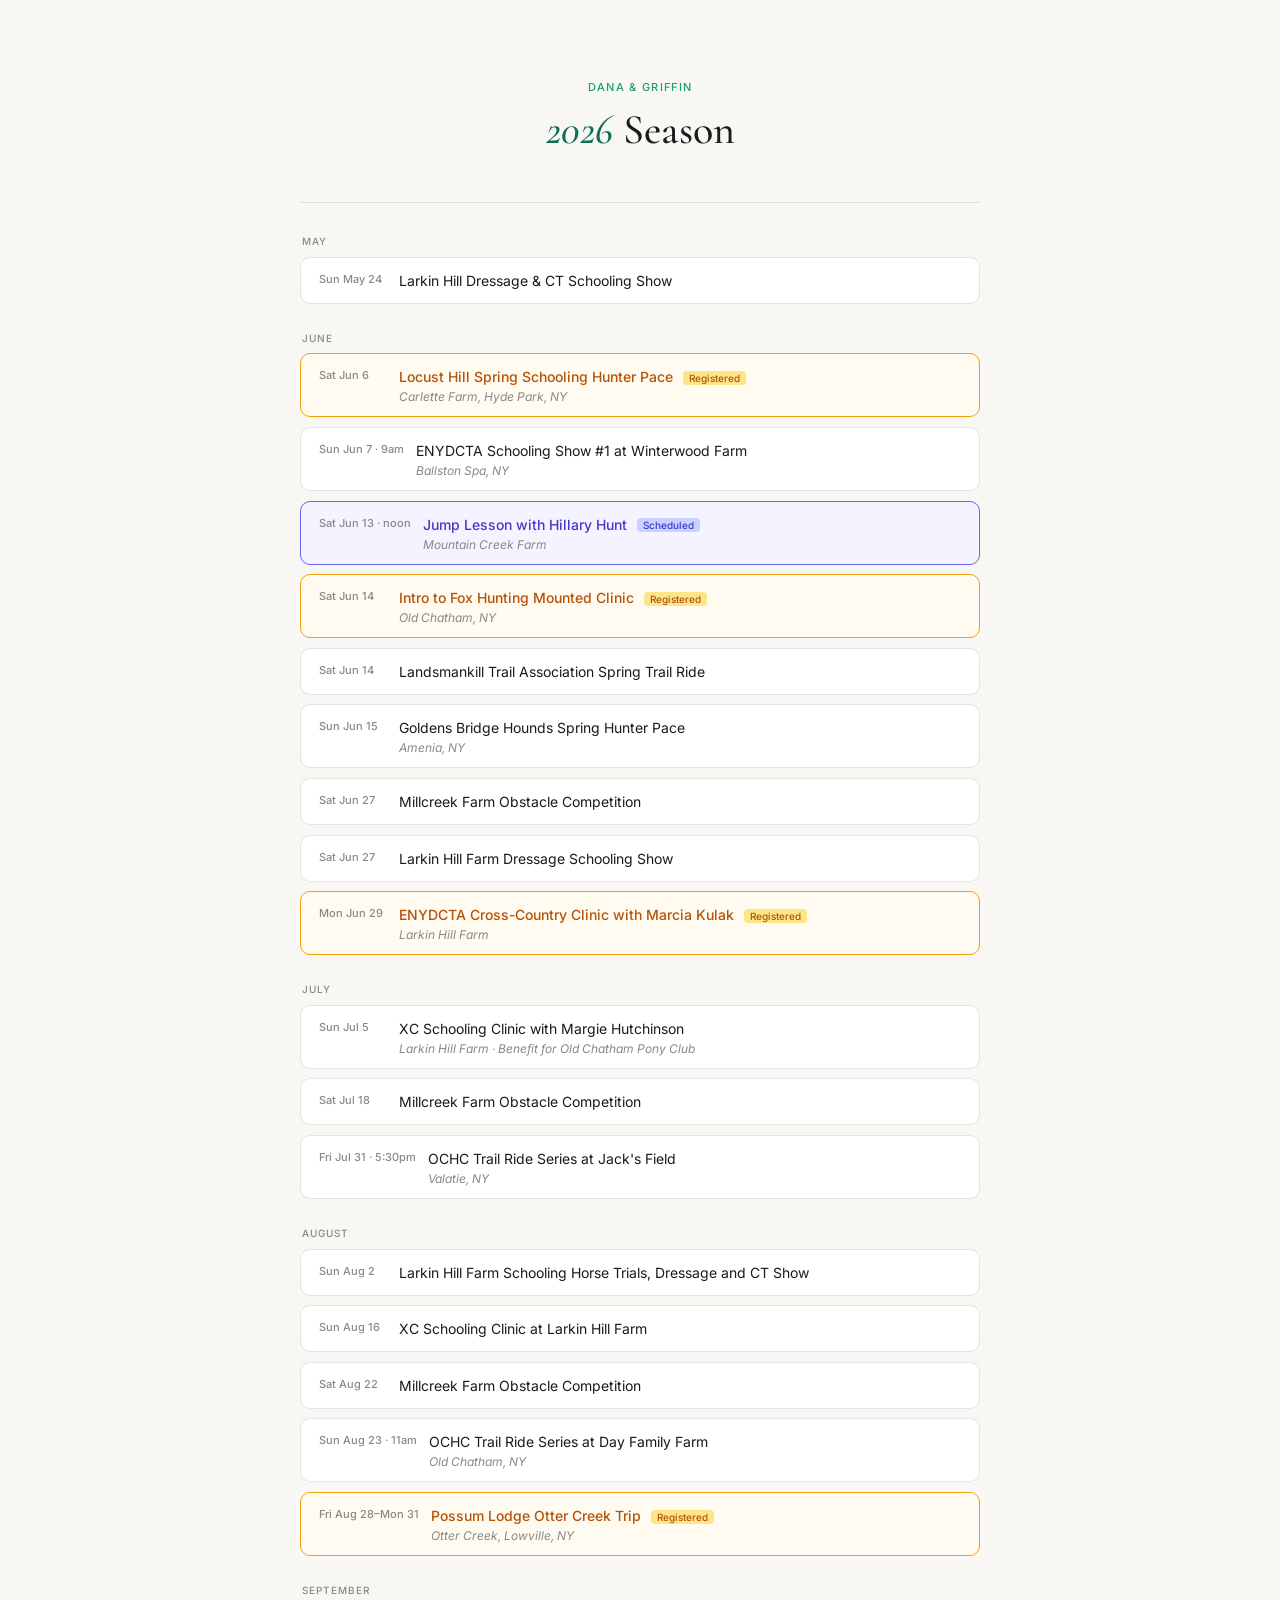
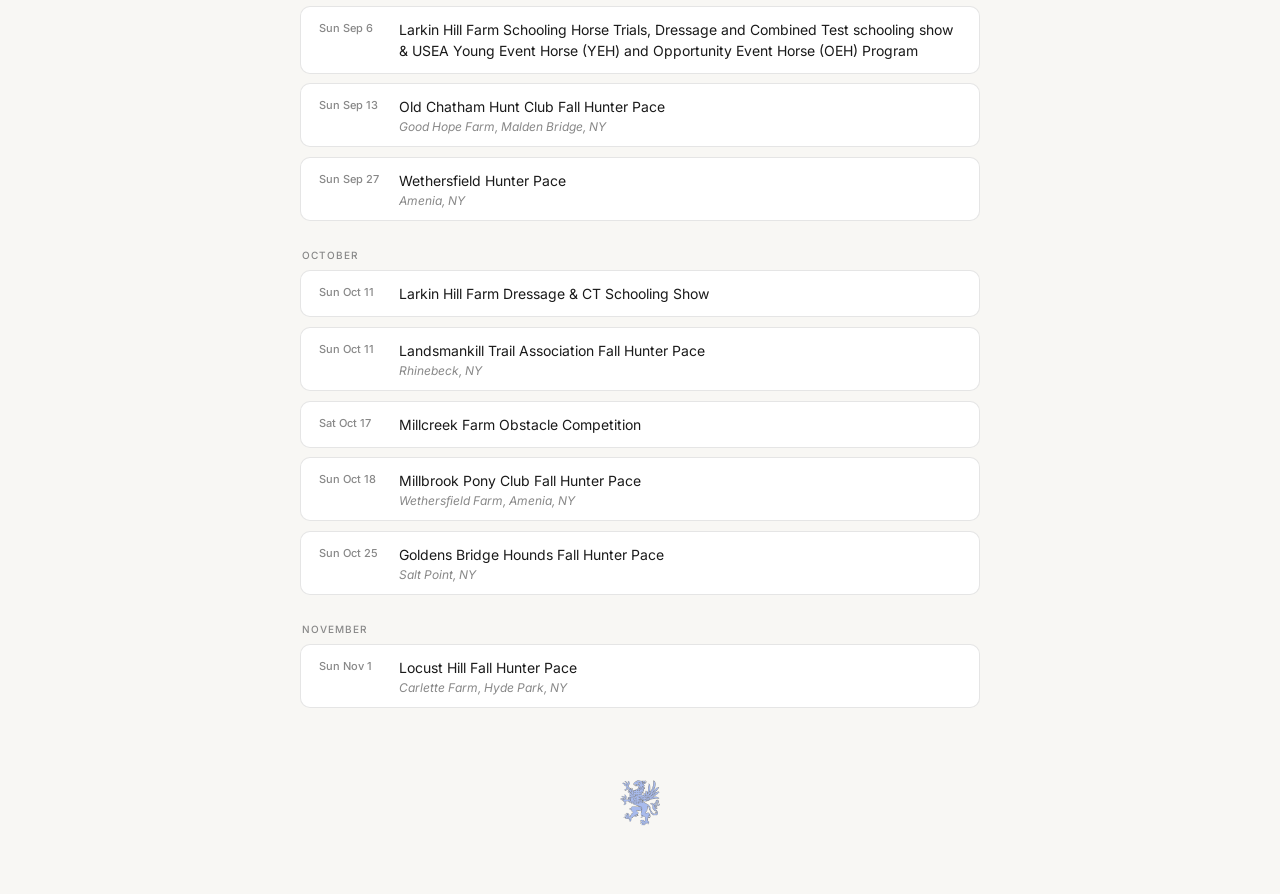
==== 2026/index.html @ 2ecbdd0c "Add bounce grid photo, KMP updates, and June 13 jump lesson - Add Day3BounceGrid.jpeg so it renders " ====
<!DOCTYPE html>
<html lang="en">
<head>
<meta charset="UTF-8">
<meta name="viewport" content="width=device-width, initial-scale=1.0">
<title>2026 Season</title>
<style>
  @import url('https://fonts.googleapis.com/css2?family=Cormorant+Garamond:ital,wght@0,400;0,500;0,600;1,400;1,500&family=Inter:wght@300;400;500&display=swap');

  *, *::before, *::after { box-sizing: border-box; margin: 0; padding: 0; }

  body {
    font-family: 'Inter', sans-serif;
    background: #f8f7f4;
    color: #1a1a1a;
    min-height: 100vh;
    padding: 2rem 1rem 4rem;
  }

  .page { max-width: 680px; margin: 0 auto; }

  header {
    text-align: center;
    padding: 3rem 0 2.5rem;
    border-bottom: 0.5px solid rgba(0,0,0,0.1);
    margin-bottom: 2rem;
  }

  .eyebrow {
    font-size: 11px;
    font-weight: 500;
    letter-spacing: 0.12em;
    text-transform: uppercase;
    color: #1D9E75;
    margin-bottom: 0.75rem;
  }

  h1 {
    font-family: 'Cormorant Garamond', serif;
    font-size: 42px;
    font-weight: 500;
    line-height: 1.15;
    margin-bottom: 0.5rem;
  }

  h1 em { font-style: italic; color: #0F6E56; }

  .month-label {
    font-size: 10px;
    font-weight: 500;
    letter-spacing: 0.1em;
    text-transform: uppercase;
    color: #888;
    margin: 1.75rem 0 0.6rem;
    padding-left: 2px;
  }

  .event {
    background: #fff;
    border: 0.5px solid rgba(0,0,0,0.1);
    border-radius: 10px;
    padding: 0.75rem 1.1rem;
    margin-bottom: 0.6rem;
    display: flex;
    gap: 12px;
    align-items: flex-start;
  }

  .event-date {
    font-size: 11px;
    font-weight: 500;
    color: #888;
    white-space: nowrap;
    min-width: 68px;
    padding-top: 2px;
  }

  .event-name {
    font-size: 14px;
    color: #1a1a1a;
    line-height: 1.5;
  }

  .event-location {
    font-size: 12px;
    color: #888;
    font-style: italic;
    margin-top: 2px;
  }

  .event.registered {
    border-color: #f59e0b;
    background: #fffbf0;
  }

  .event.registered .event-name {
    color: #b45309;
    font-weight: 500;
  }

  .registered-tag {
    font-size: 10px;
    font-weight: 500;
    color: #b45309;
    background: #fde68a;
    border-radius: 4px;
    padding: 1px 6px;
    margin-left: 6px;
    white-space: nowrap;
    vertical-align: middle;
  }

  .event.scheduled {
    border-color: #6366f1;
    background: #f5f3ff;
  }

  .event.scheduled .event-name {
    color: #4338ca;
    font-weight: 500;
  }

  .scheduled-tag {
    font-size: 10px;
    font-weight: 500;
    color: #4338ca;
    background: #c7d2fe;
    border-radius: 4px;
    padding: 1px 6px;
    margin-left: 6px;
    white-space: nowrap;
    vertical-align: middle;
  }

  footer {
    text-align: center;
    margin-top: 3rem;
  }
</style>
</head>
<body>
<div class="page">

  <header>
    <div class="eyebrow">Dana &amp; Griffin</div>
    <h1><em>2026</em> Season</h1>
  </header>

  <div class="month-label">May</div>

  <div class="event">
    <div class="event-date">Sun May 24</div>
    <div>
      <div class="event-name">Larkin Hill Dressage &amp; CT Schooling Show</div>
    </div>
  </div>

  <div class="month-label">June</div>

  <div class="event registered">
    <div class="event-date">Sat Jun 6</div>
    <div>
      <div class="event-name">Locust Hill Spring Schooling Hunter Pace <span class="registered-tag">Registered</span></div>
      <div class="event-location">Carlette Farm, Hyde Park, NY</div>
    </div>
  </div>

  <div class="event">
    <div class="event-date">Sun Jun 7 · 9am</div>
    <div>
      <div class="event-name">ENYDCTA Schooling Show #1 at Winterwood Farm</div>
      <div class="event-location">Ballston Spa, NY</div>
    </div>
  </div>

  <div class="event scheduled">
    <div class="event-date">Sat Jun 13 · noon</div>
    <div>
      <div class="event-name">Jump Lesson with Hillary Hunt <span class="scheduled-tag">Scheduled</span></div>
      <div class="event-location">Mountain Creek Farm</div>
    </div>
  </div>

  <div class="event registered">
    <div class="event-date">Sat Jun 14</div>
    <div>
      <div class="event-name">Intro to Fox Hunting Mounted Clinic <span class="registered-tag">Registered</span></div>
      <div class="event-location">Old Chatham, NY</div>
    </div>
  </div>

  <div class="event">
    <div class="event-date">Sat Jun 14</div>
    <div>
      <div class="event-name">Landsmankill Trail Association Spring Trail Ride</div>
    </div>
  </div>

  <div class="event">
    <div class="event-date">Sun Jun 15</div>
    <div>
      <div class="event-name">Goldens Bridge Hounds Spring Hunter Pace</div>
      <div class="event-location">Amenia, NY</div>
    </div>
  </div>

  <div class="event">
    <div class="event-date">Sat Jun 27</div>
    <div>
      <div class="event-name">Millcreek Farm Obstacle Competition</div>
    </div>
  </div>

  <div class="event">
    <div class="event-date">Sat Jun 27</div>
    <div>
      <div class="event-name">Larkin Hill Farm Dressage Schooling Show</div>
    </div>
  </div>

  <div class="event registered">
    <div class="event-date">Mon Jun 29</div>
    <div>
      <div class="event-name">ENYDCTA Cross-Country Clinic with Marcia Kulak <span class="registered-tag">Registered</span></div>
      <div class="event-location">Larkin Hill Farm</div>
    </div>
  </div>

  <div class="month-label">July</div>

  <div class="event">
    <div class="event-date">Sun Jul 5</div>
    <div>
      <div class="event-name">XC Schooling Clinic with Margie Hutchinson</div>
      <div class="event-location">Larkin Hill Farm · Benefit for Old Chatham Pony Club</div>
    </div>
  </div>

  <div class="event">
    <div class="event-date">Sat Jul 18</div>
    <div>
      <div class="event-name">Millcreek Farm Obstacle Competition</div>
    </div>
  </div>

  <div class="event">
    <div class="event-date">Fri Jul 31 · 5:30pm</div>
    <div>
      <div class="event-name">OCHC Trail Ride Series at Jack's Field</div>
      <div class="event-location">Valatie, NY</div>
    </div>
  </div>

  <div class="month-label">August</div>

  <div class="event">
    <div class="event-date">Sun Aug 2</div>
    <div>
      <div class="event-name">Larkin Hill Farm Schooling Horse Trials, Dressage and CT Show</div>
    </div>
  </div>

  <div class="event">
    <div class="event-date">Sun Aug 16</div>
    <div>
      <div class="event-name">XC Schooling Clinic at Larkin Hill Farm</div>
    </div>
  </div>

  <div class="event">
    <div class="event-date">Sat Aug 22</div>
    <div>
      <div class="event-name">Millcreek Farm Obstacle Competition</div>
    </div>
  </div>

  <div class="event">
    <div class="event-date">Sun Aug 23 · 11am</div>
    <div>
      <div class="event-name">OCHC Trail Ride Series at Day Family Farm</div>
      <div class="event-location">Old Chatham, NY</div>
    </div>
  </div>

  <div class="event registered">
    <div class="event-date">Fri Aug 28–Mon 31</div>
    <div>
      <div class="event-name">Possum Lodge Otter Creek Trip <span class="registered-tag">Registered</span></div>
      <div class="event-location">Otter Creek, Lowville, NY</div>
    </div>
  </div>

  <div class="month-label">September</div>

  <div class="event">
    <div class="event-date">Sun Sep 6</div>
    <div>
      <div class="event-name">Larkin Hill Farm Schooling Horse Trials, Dressage and Combined Test schooling show &amp; USEA Young Event Horse (YEH) and Opportunity Event Horse (OEH) Program</div>
    </div>
  </div>

  <div class="event">
    <div class="event-date">Sun Sep 13</div>
    <div>
      <div class="event-name">Old Chatham Hunt Club Fall Hunter Pace</div>
      <div class="event-location">Good Hope Farm, Malden Bridge, NY</div>
    </div>
  </div>

  <div class="event">
    <div class="event-date">Sun Sep 27</div>
    <div>
      <div class="event-name">Wethersfield Hunter Pace</div>
      <div class="event-location">Amenia, NY</div>
    </div>
  </div>

  <div class="month-label">October</div>

  <div class="event">
    <div class="event-date">Sun Oct 11</div>
    <div>
      <div class="event-name">Larkin Hill Farm Dressage &amp; CT Schooling Show</div>
    </div>
  </div>

  <div class="event">
    <div class="event-date">Sun Oct 11</div>
    <div>
      <div class="event-name">Landsmankill Trail Association Fall Hunter Pace</div>
      <div class="event-location">Rhinebeck, NY</div>
    </div>
  </div>

  <div class="event">
    <div class="event-date">Sat Oct 17</div>
    <div>
      <div class="event-name">Millcreek Farm Obstacle Competition</div>
    </div>
  </div>

  <div class="event">
    <div class="event-date">Sun Oct 18</div>
    <div>
      <div class="event-name">Millbrook Pony Club Fall Hunter Pace</div>
      <div class="event-location">Wethersfield Farm, Amenia, NY</div>
    </div>
  </div>

  <div class="event">
    <div class="event-date">Sun Oct 25</div>
    <div>
      <div class="event-name">Goldens Bridge Hounds Fall Hunter Pace</div>
      <div class="event-location">Salt Point, NY</div>
    </div>
  </div>

  <div class="month-label">November</div>

  <div class="event">
    <div class="event-date">Sun Nov 1</div>
    <div>
      <div class="event-name">Locust Hill Fall Hunter Pace</div>
      <div class="event-location">Carlette Farm, Hyde Park, NY</div>
    </div>
  </div>

  <footer>
    <a href="/" style="cursor:default;display:inline-block;margin-top:1.5rem;"><img src="../Griffin-Logo-Transparent-Free-PNG.png" alt="" style="width:40px;height:auto;opacity:0.5;"></a>
  </footer>

</div>
</body>
</html>
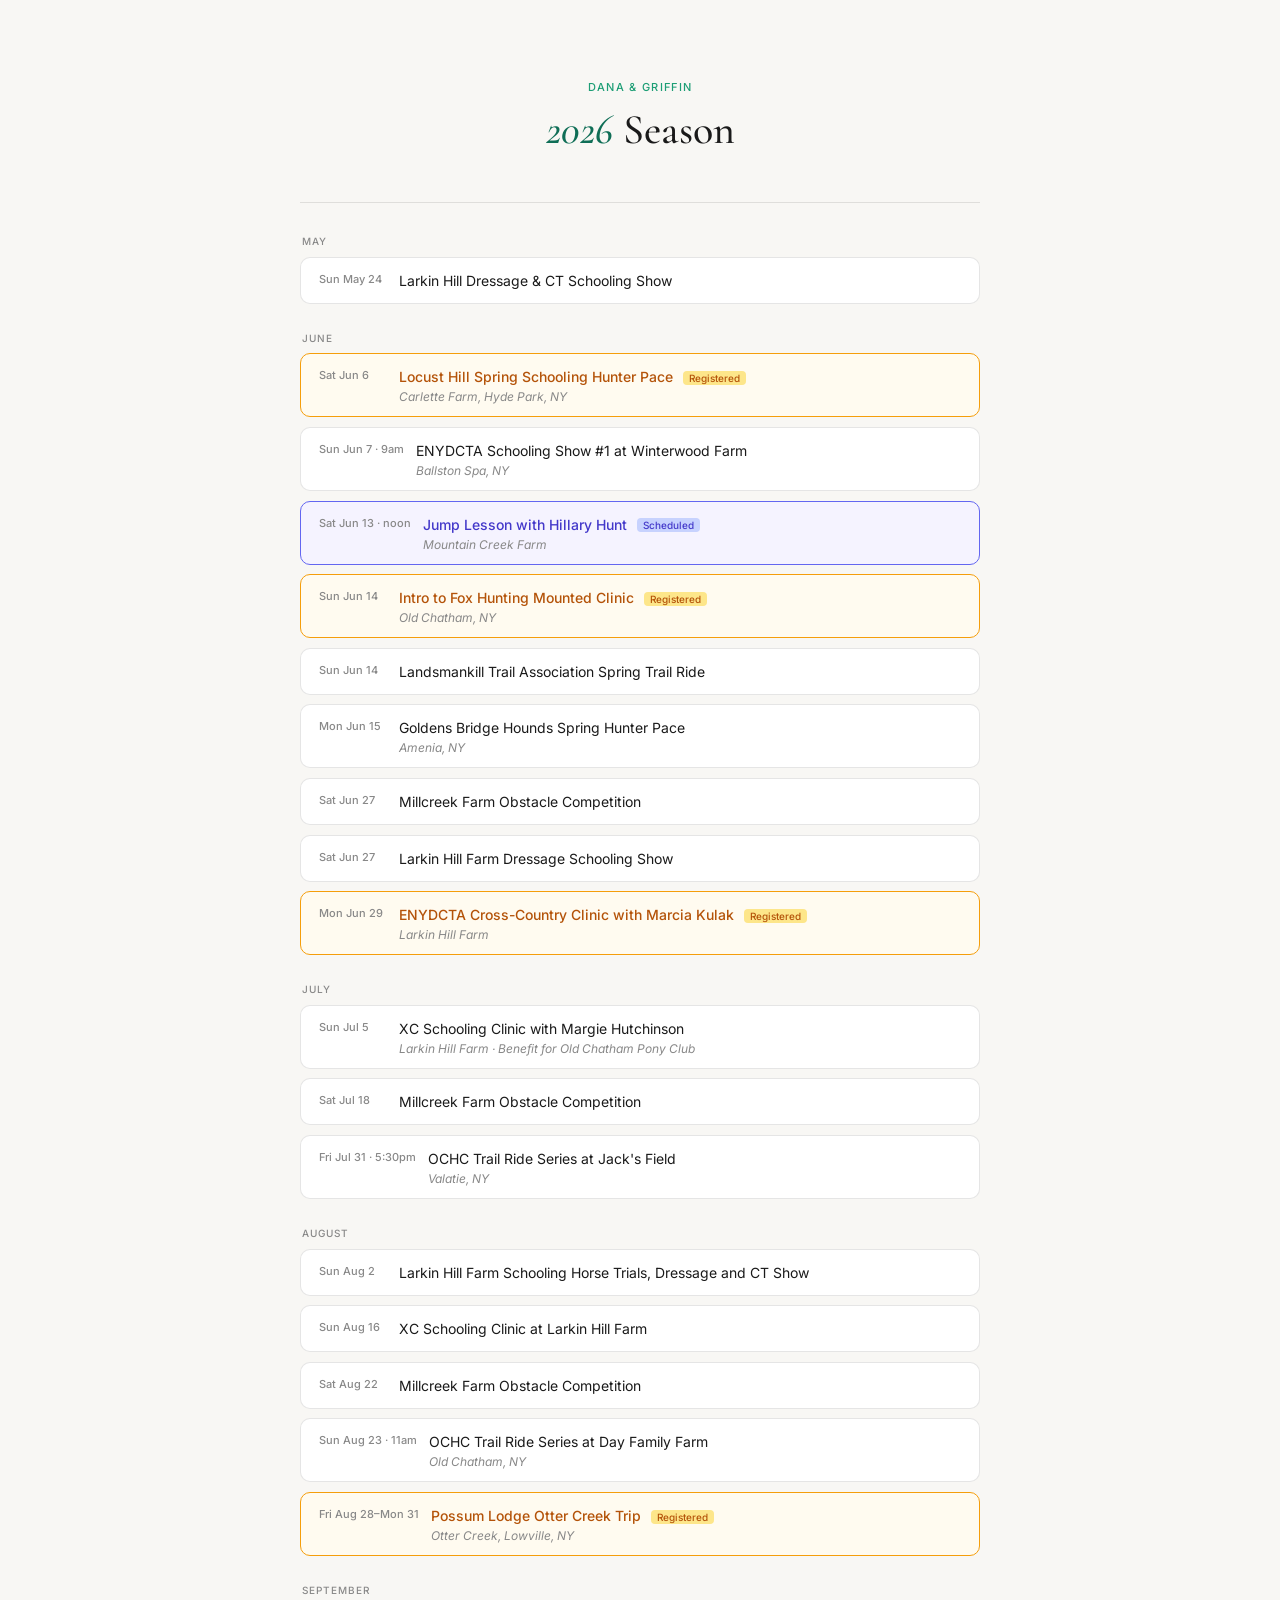
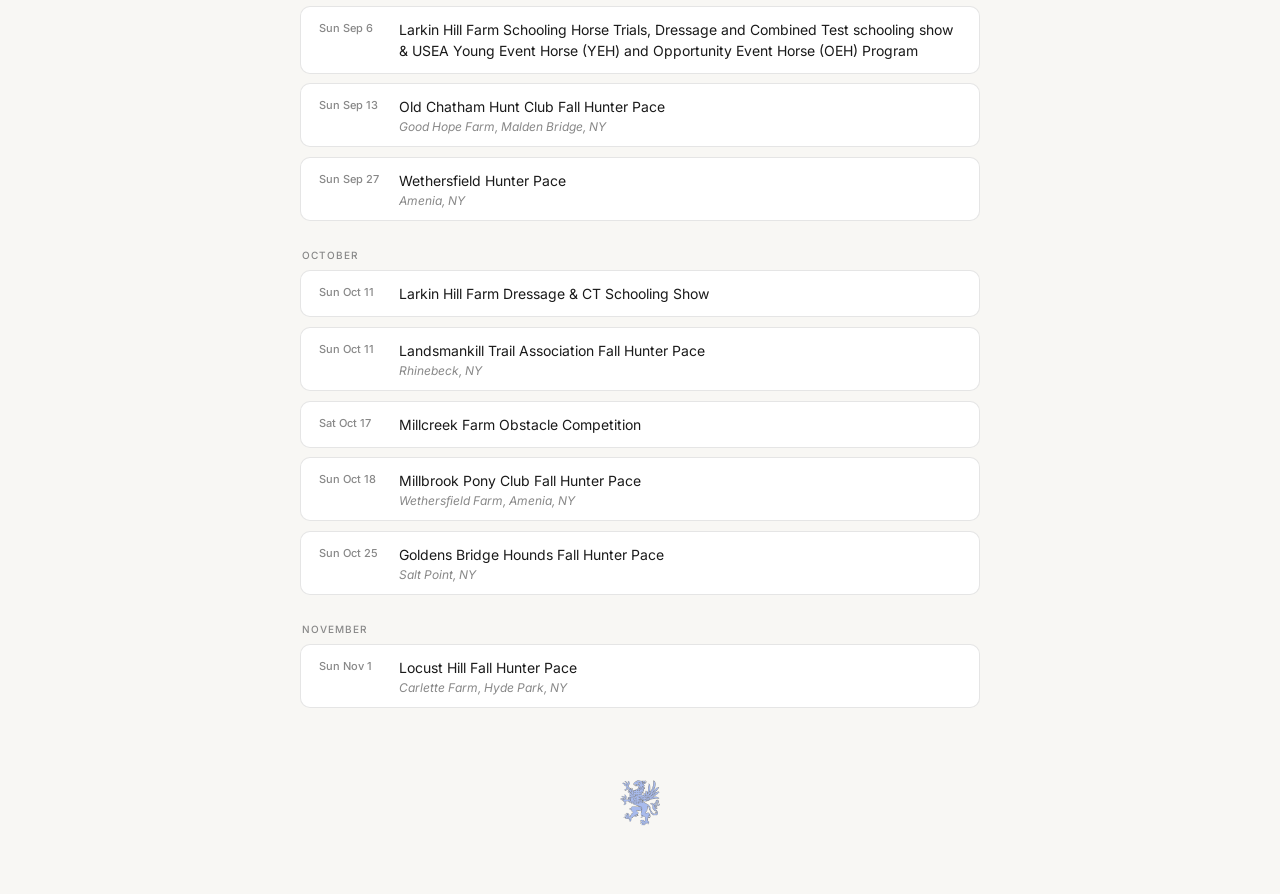
==== commit de49cb24: "Fix day-of-week labels for Jun 14 and Jun 15 2026 Jun 14 is Sunday (not Saturday), Jun 15 is Monday " ====
--- a/2026/index.html
+++ b/2026/index.html
@@ -182,7 +182,7 @@
   </div>
 
   <div class="event registered">
-    <div class="event-date">Sat Jun 14</div>
+    <div class="event-date">Sun Jun 14</div>
     <div>
       <div class="event-name">Intro to Fox Hunting Mounted Clinic <span class="registered-tag">Registered</span></div>
       <div class="event-location">Old Chatham, NY</div>
@@ -190,14 +190,14 @@
   </div>
 
   <div class="event">
-    <div class="event-date">Sat Jun 14</div>
+    <div class="event-date">Sun Jun 14</div>
     <div>
       <div class="event-name">Landsmankill Trail Association Spring Trail Ride</div>
     </div>
   </div>
 
   <div class="event">
-    <div class="event-date">Sun Jun 15</div>
+    <div class="event-date">Mon Jun 15</div>
     <div>
       <div class="event-name">Goldens Bridge Hounds Spring Hunter Pace</div>
       <div class="event-location">Amenia, NY</div>
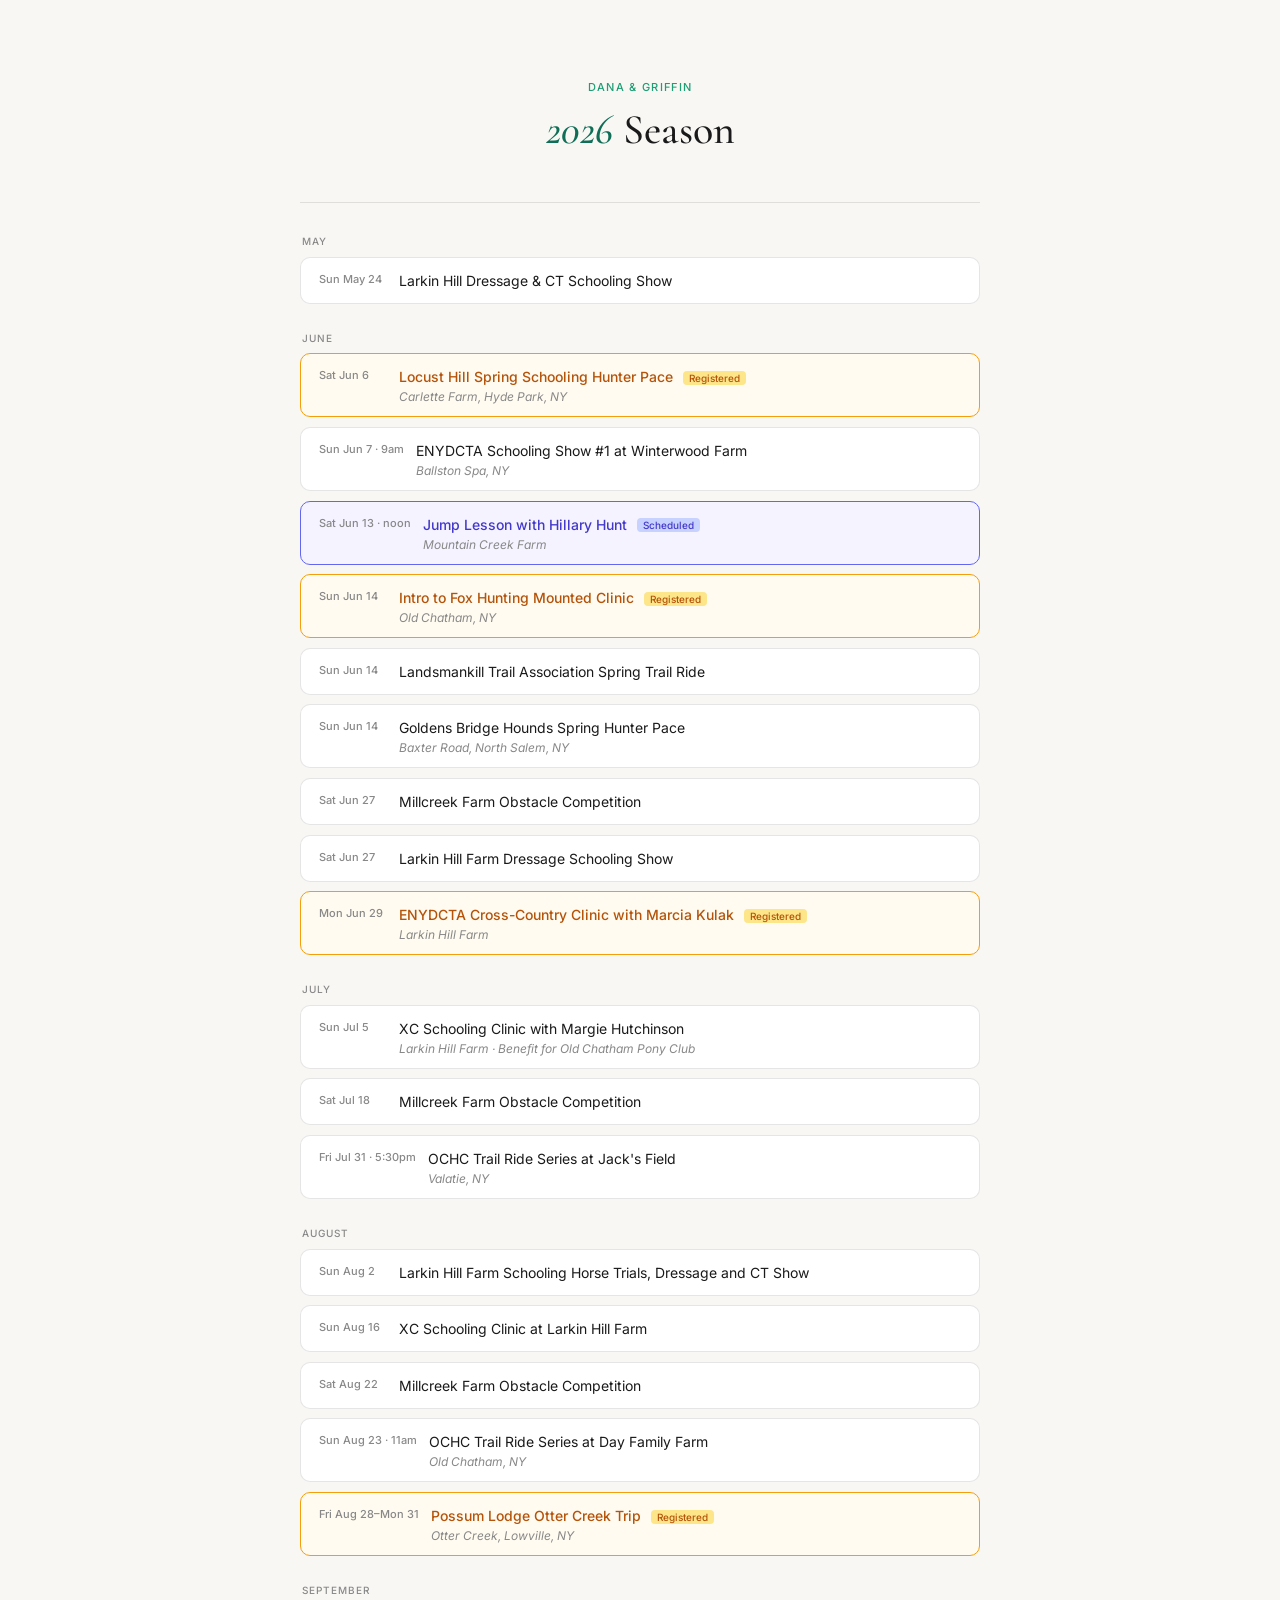
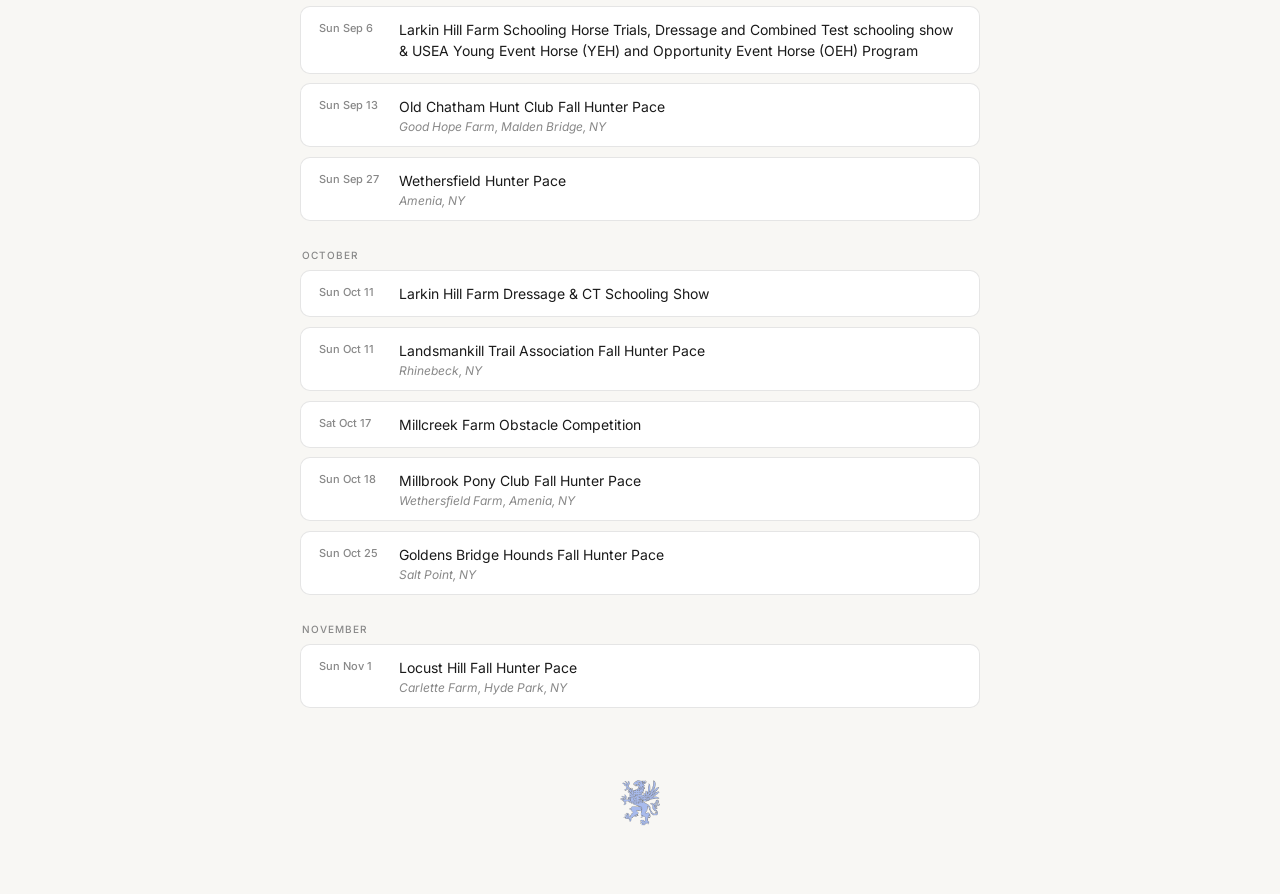
==== commit b2e3bb51: "Fix Goldens Bridge Hounds date and location Date is Sun Jun 14 (not Mon Jun 15); location is Baxter " ====
--- a/2026/index.html
+++ b/2026/index.html
@@ -197,10 +197,10 @@
   </div>
 
   <div class="event">
-    <div class="event-date">Mon Jun 15</div>
+    <div class="event-date">Sun Jun 14</div>
     <div>
       <div class="event-name">Goldens Bridge Hounds Spring Hunter Pace</div>
-      <div class="event-location">Amenia, NY</div>
+      <div class="event-location">Baxter Road, North Salem, NY</div>
     </div>
   </div>
 
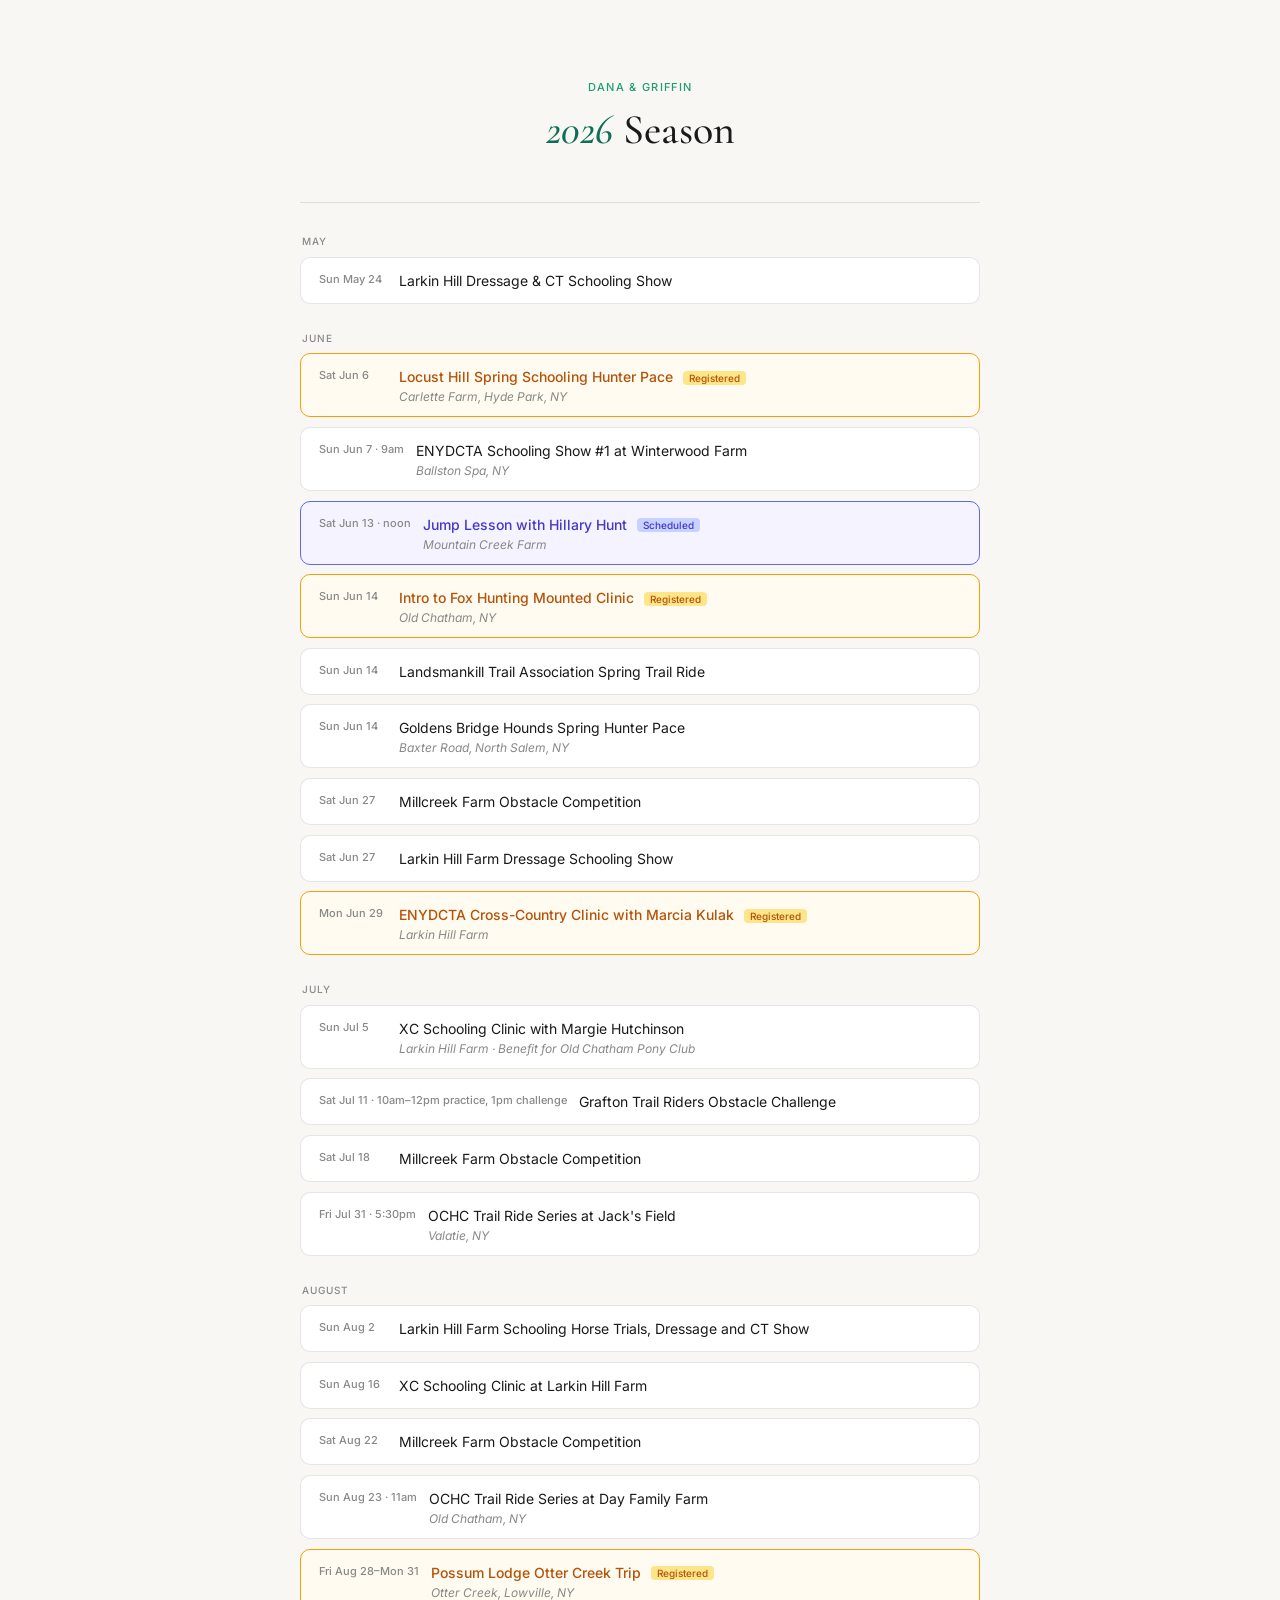
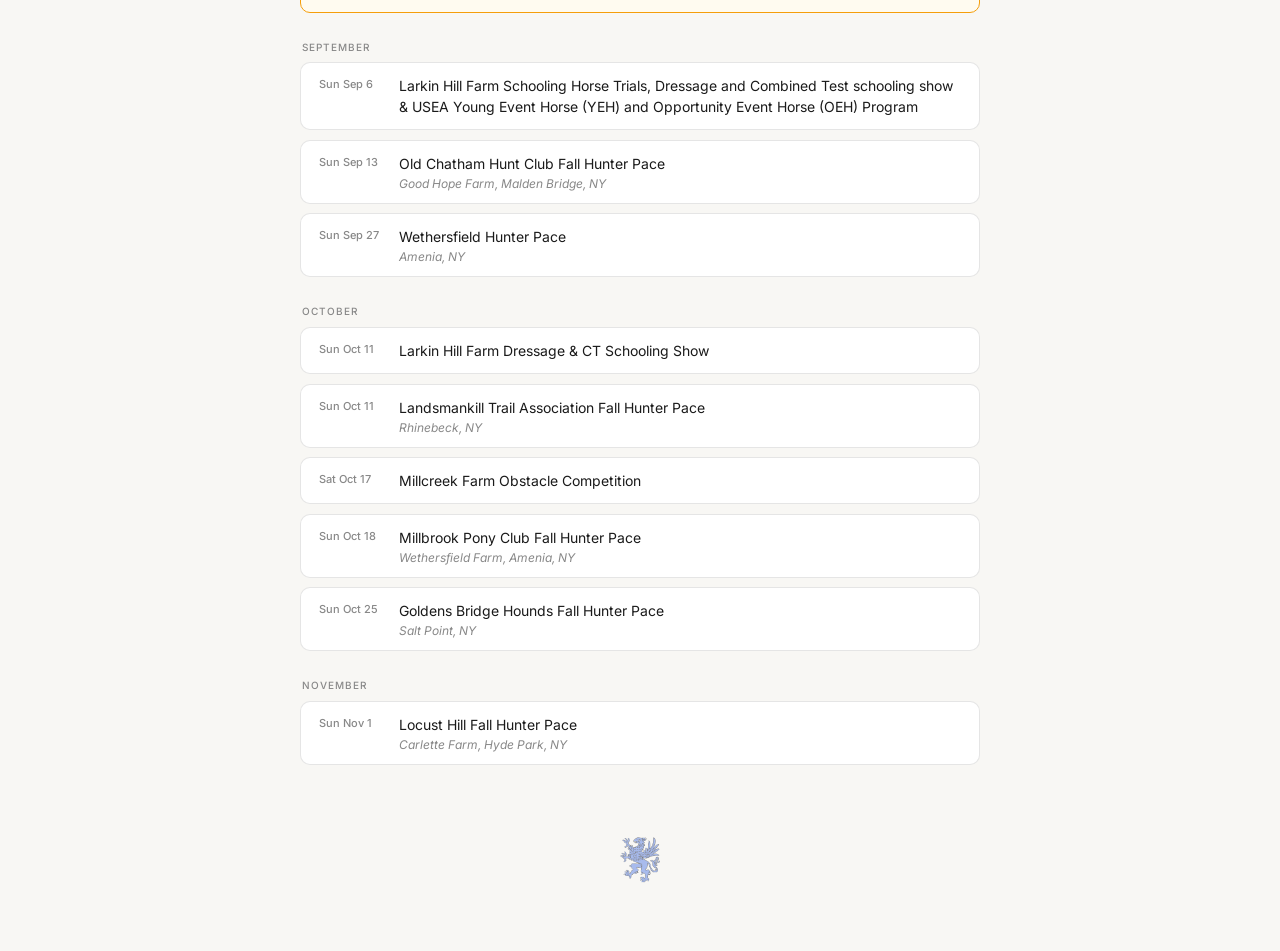
==== commit f9c015ed: "Add Grafton Trail Riders Obstacle Challenge on July 11" ====
--- a/2026/index.html
+++ b/2026/index.html
@@ -237,6 +237,13 @@
   </div>
 
   <div class="event">
+    <div class="event-date">Sat Jul 11 · 10am–12pm practice, 1pm challenge</div>
+    <div>
+      <div class="event-name">Grafton Trail Riders Obstacle Challenge</div>
+    </div>
+  </div>
+
+  <div class="event">
     <div class="event-date">Sat Jul 18</div>
     <div>
       <div class="event-name">Millcreek Farm Obstacle Competition</div>
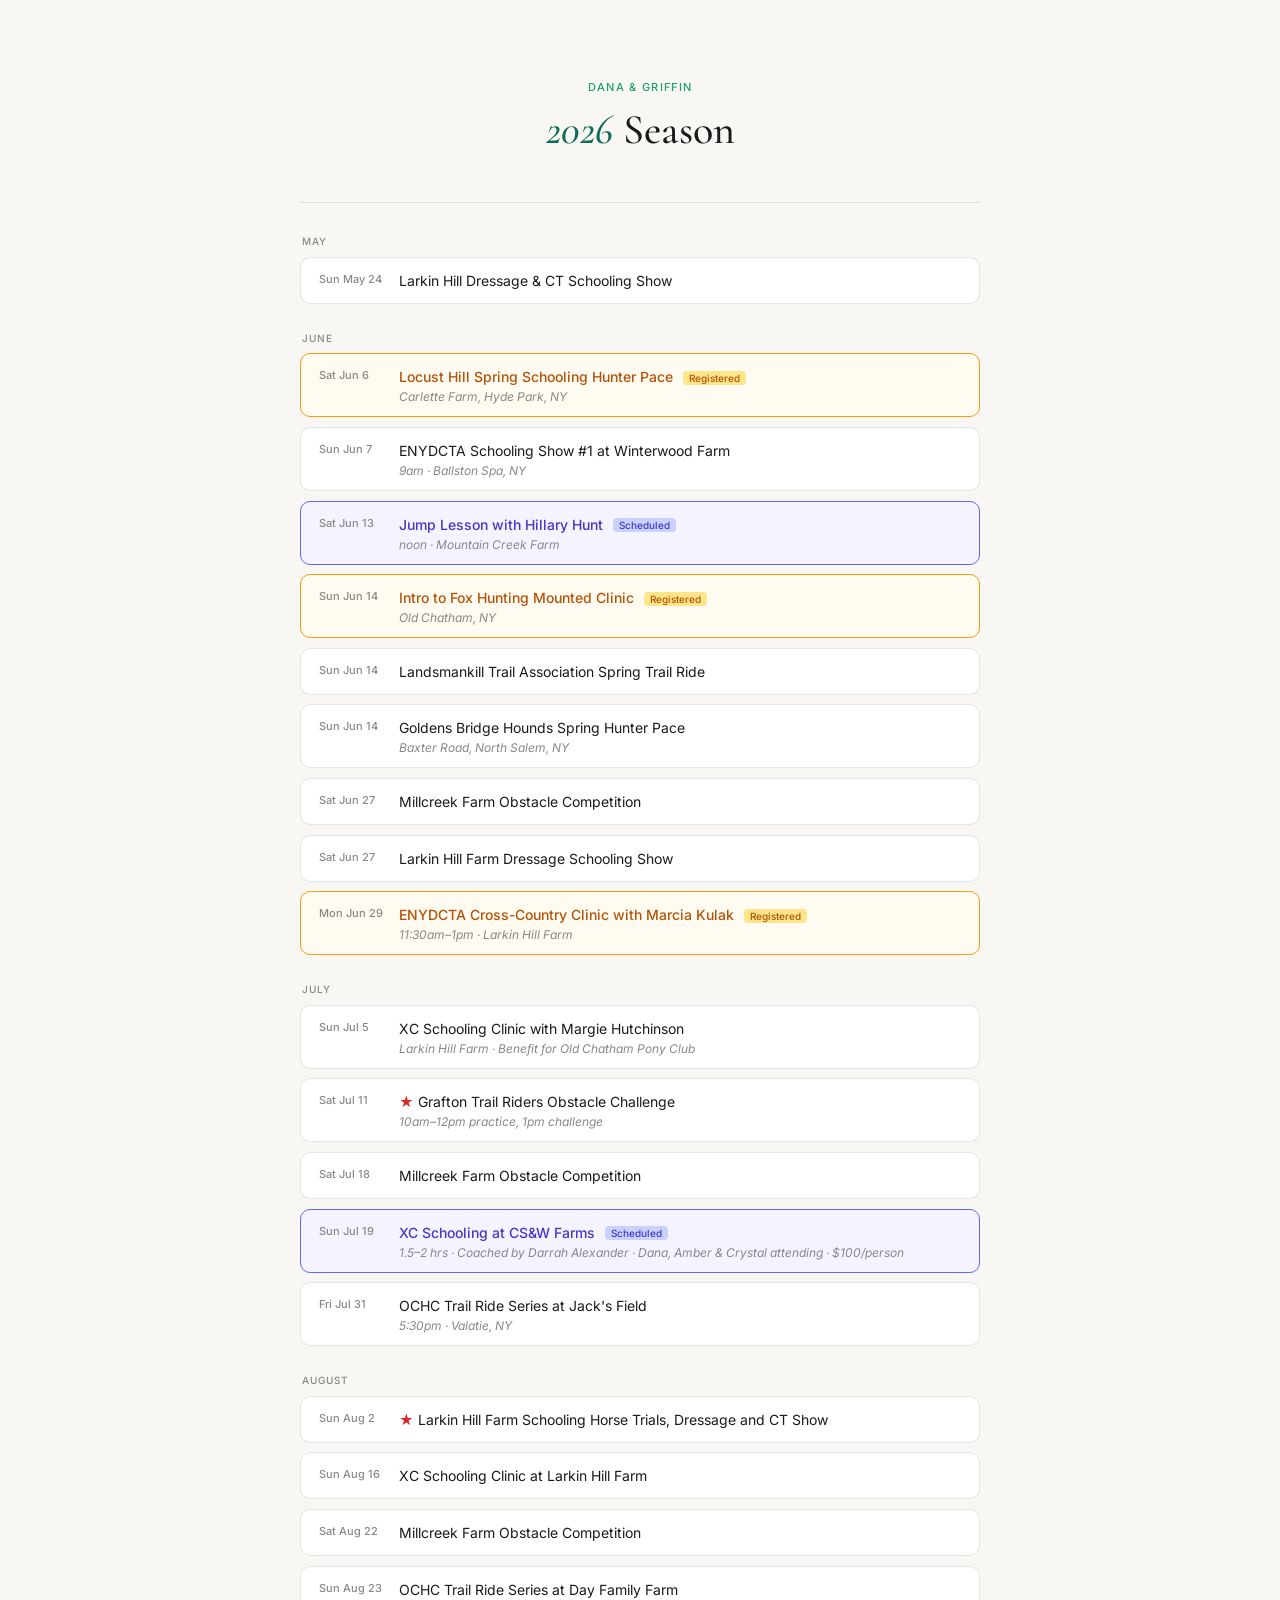
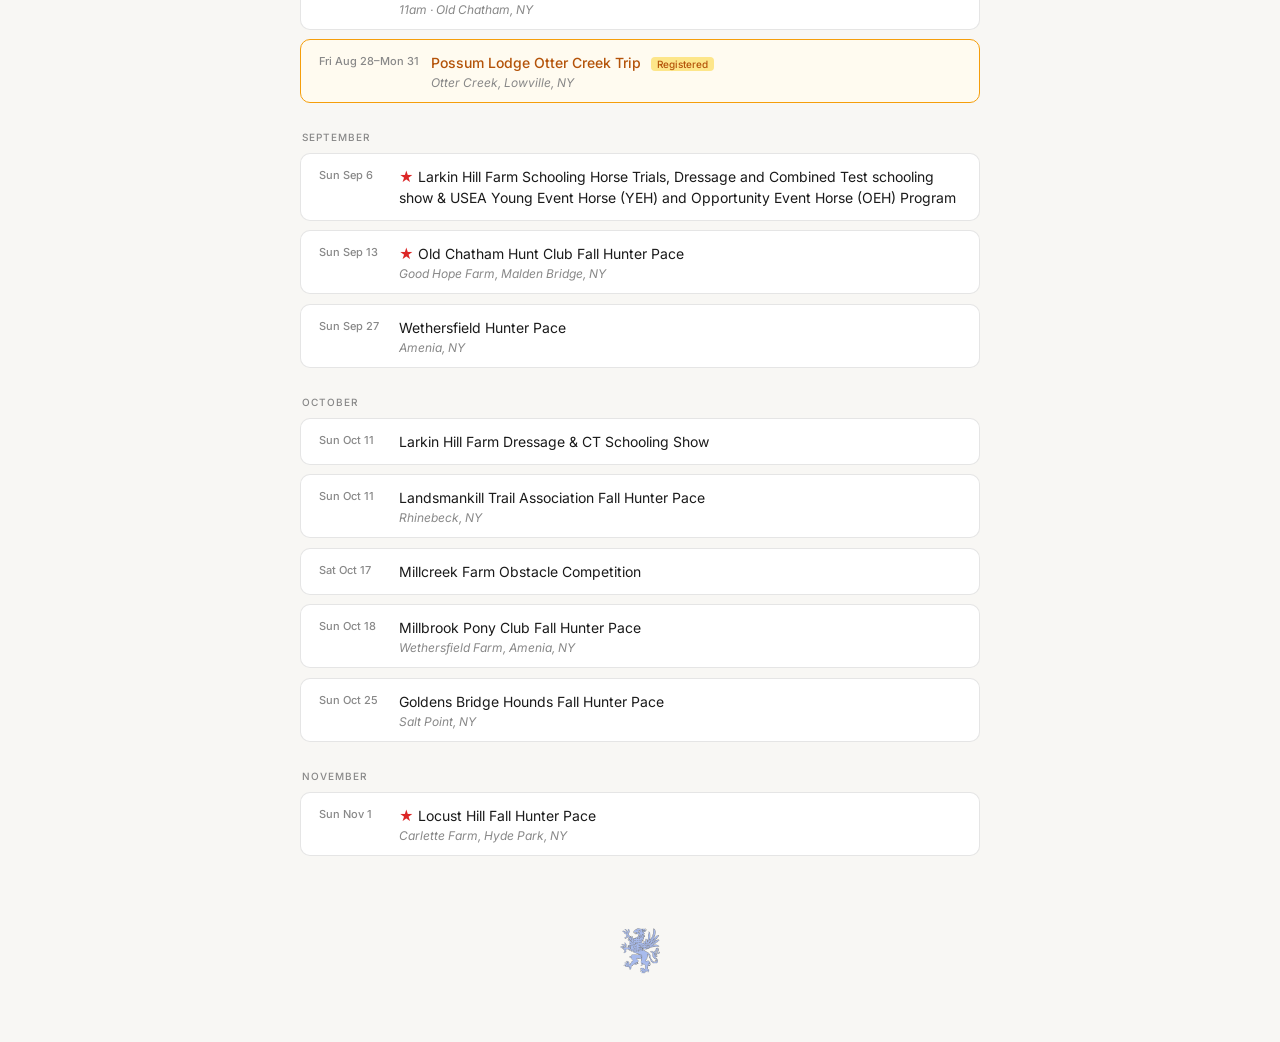
==== commit a1b2b18a: "Move time info to after event titles, add red star to Grafton event Co-Authored-By: Claude Sonnet 4." ====
--- a/2026/index.html
+++ b/2026/index.html
@@ -132,6 +132,11 @@
     vertical-align: middle;
   }
 
+  .red-star {
+    color: #dc2626;
+    margin-right: 4px;
+  }
+
   footer {
     text-align: center;
     margin-top: 3rem;
@@ -166,18 +171,18 @@
   </div>
 
   <div class="event">
-    <div class="event-date">Sun Jun 7 · 9am</div>
+    <div class="event-date">Sun Jun 7</div>
     <div>
       <div class="event-name">ENYDCTA Schooling Show #1 at Winterwood Farm</div>
-      <div class="event-location">Ballston Spa, NY</div>
+      <div class="event-location">9am · Ballston Spa, NY</div>
     </div>
   </div>
 
   <div class="event scheduled">
-    <div class="event-date">Sat Jun 13 · noon</div>
+    <div class="event-date">Sat Jun 13</div>
     <div>
       <div class="event-name">Jump Lesson with Hillary Hunt <span class="scheduled-tag">Scheduled</span></div>
-      <div class="event-location">Mountain Creek Farm</div>
+      <div class="event-location">noon · Mountain Creek Farm</div>
     </div>
   </div>
 
@@ -222,7 +227,7 @@
     <div class="event-date">Mon Jun 29</div>
     <div>
       <div class="event-name">ENYDCTA Cross-Country Clinic with Marcia Kulak <span class="registered-tag">Registered</span></div>
-      <div class="event-location">Larkin Hill Farm</div>
+      <div class="event-location">11:30am–1pm · Larkin Hill Farm</div>
     </div>
   </div>
 
@@ -237,9 +242,10 @@
   </div>
 
   <div class="event">
-    <div class="event-date">Sat Jul 11 · 10am–12pm practice, 1pm challenge</div>
-    <div>
-      <div class="event-name">Grafton Trail Riders Obstacle Challenge</div>
+    <div class="event-date">Sat Jul 11</div>
+    <div>
+      <div class="event-name"><span class="red-star">★</span>Grafton Trail Riders Obstacle Challenge</div>
+      <div class="event-location">10am–12pm practice, 1pm challenge</div>
     </div>
   </div>
 
@@ -250,11 +256,19 @@
     </div>
   </div>
 
-  <div class="event">
-    <div class="event-date">Fri Jul 31 · 5:30pm</div>
+  <div class="event scheduled">
+    <div class="event-date">Sun Jul 19</div>
+    <div>
+      <div class="event-name">XC Schooling at CS&amp;W Farms <span class="scheduled-tag">Scheduled</span></div>
+      <div class="event-location">1.5–2 hrs · Coached by Darrah Alexander · Dana, Amber &amp; Crystal attending · $100/person</div>
+    </div>
+  </div>
+
+  <div class="event">
+    <div class="event-date">Fri Jul 31</div>
     <div>
       <div class="event-name">OCHC Trail Ride Series at Jack's Field</div>
-      <div class="event-location">Valatie, NY</div>
+      <div class="event-location">5:30pm · Valatie, NY</div>
     </div>
   </div>
 
@@ -263,7 +277,7 @@
   <div class="event">
     <div class="event-date">Sun Aug 2</div>
     <div>
-      <div class="event-name">Larkin Hill Farm Schooling Horse Trials, Dressage and CT Show</div>
+      <div class="event-name"><span class="red-star">★</span>Larkin Hill Farm Schooling Horse Trials, Dressage and CT Show</div>
     </div>
   </div>
 
@@ -282,10 +296,10 @@
   </div>
 
   <div class="event">
-    <div class="event-date">Sun Aug 23 · 11am</div>
+    <div class="event-date">Sun Aug 23</div>
     <div>
       <div class="event-name">OCHC Trail Ride Series at Day Family Farm</div>
-      <div class="event-location">Old Chatham, NY</div>
+      <div class="event-location">11am · Old Chatham, NY</div>
     </div>
   </div>
 
@@ -302,14 +316,14 @@
   <div class="event">
     <div class="event-date">Sun Sep 6</div>
     <div>
-      <div class="event-name">Larkin Hill Farm Schooling Horse Trials, Dressage and Combined Test schooling show &amp; USEA Young Event Horse (YEH) and Opportunity Event Horse (OEH) Program</div>
+      <div class="event-name"><span class="red-star">★</span>Larkin Hill Farm Schooling Horse Trials, Dressage and Combined Test schooling show &amp; USEA Young Event Horse (YEH) and Opportunity Event Horse (OEH) Program</div>
     </div>
   </div>
 
   <div class="event">
     <div class="event-date">Sun Sep 13</div>
     <div>
-      <div class="event-name">Old Chatham Hunt Club Fall Hunter Pace</div>
+      <div class="event-name"><span class="red-star">★</span>Old Chatham Hunt Club Fall Hunter Pace</div>
       <div class="event-location">Good Hope Farm, Malden Bridge, NY</div>
     </div>
   </div>
@@ -367,7 +381,7 @@
   <div class="event">
     <div class="event-date">Sun Nov 1</div>
     <div>
-      <div class="event-name">Locust Hill Fall Hunter Pace</div>
+      <div class="event-name"><span class="red-star">★</span>Locust Hill Fall Hunter Pace</div>
       <div class="event-location">Carlette Farm, Hyde Park, NY</div>
     </div>
   </div>
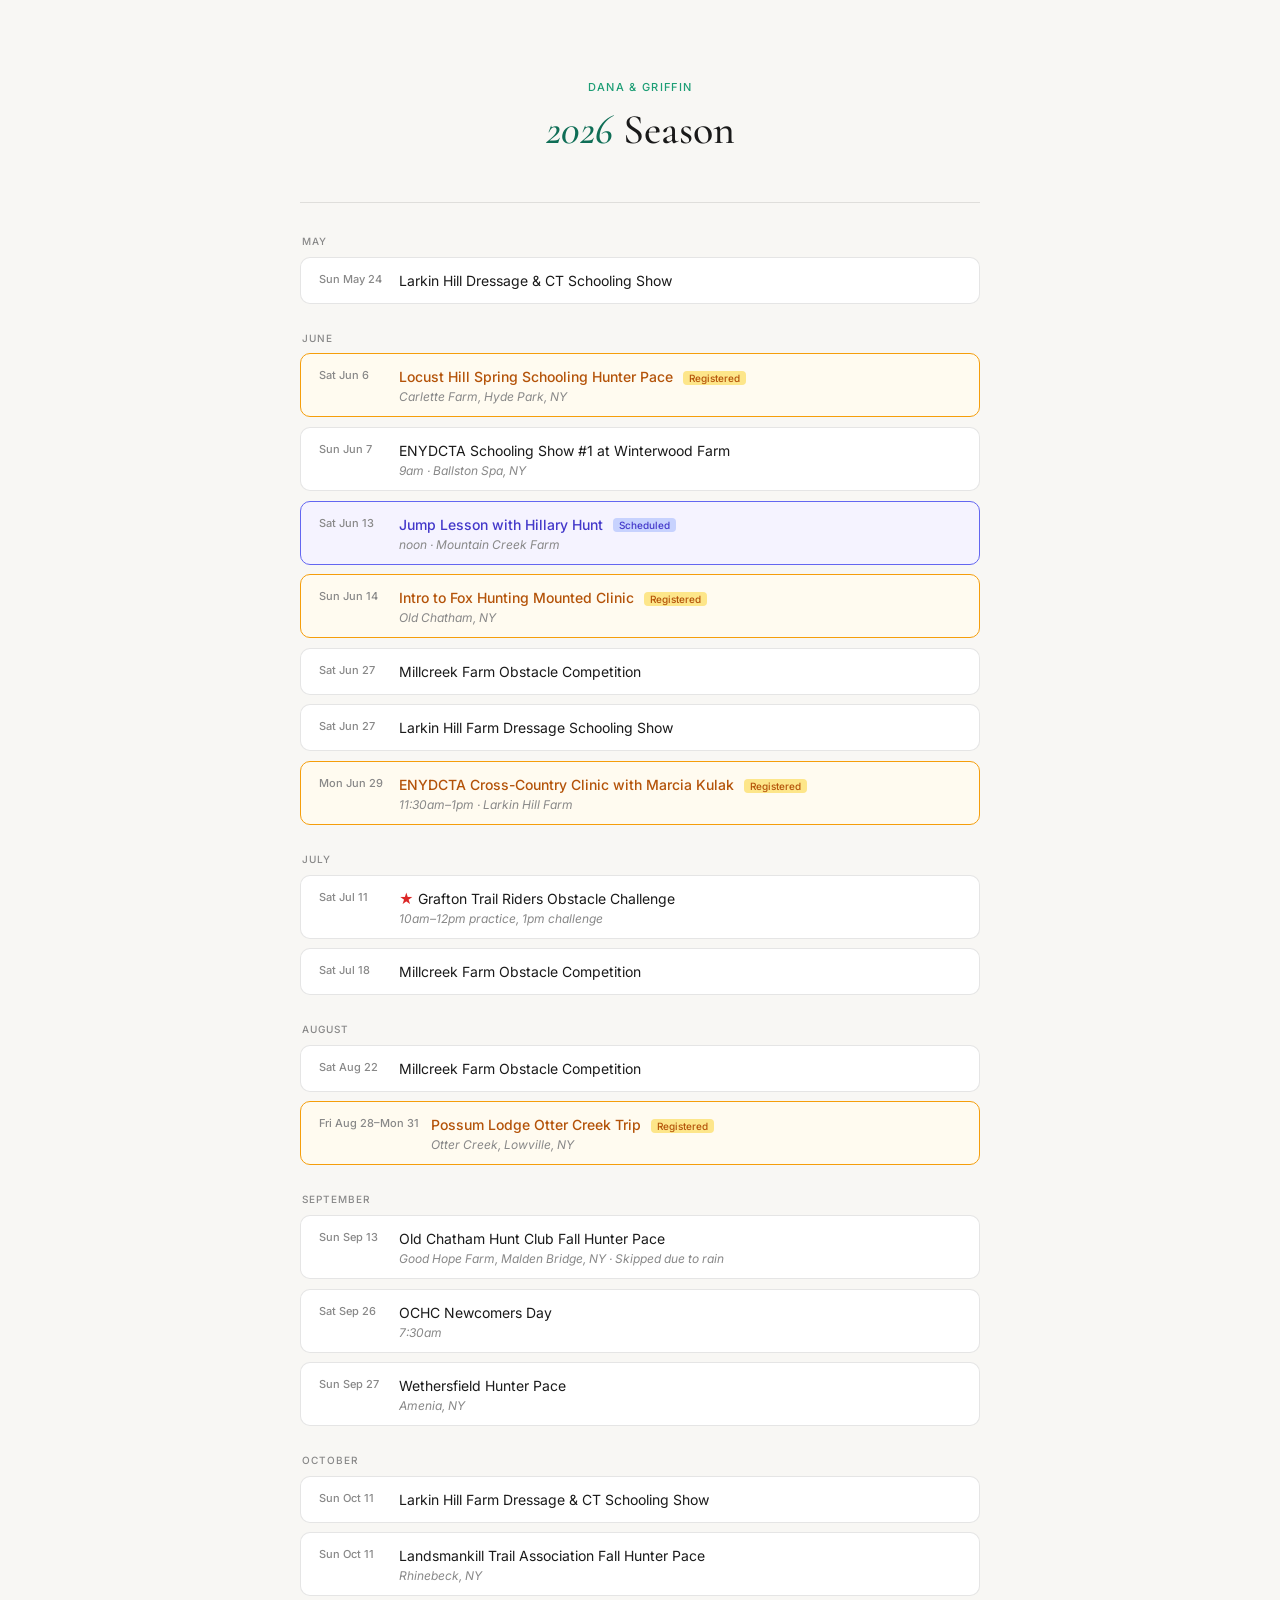
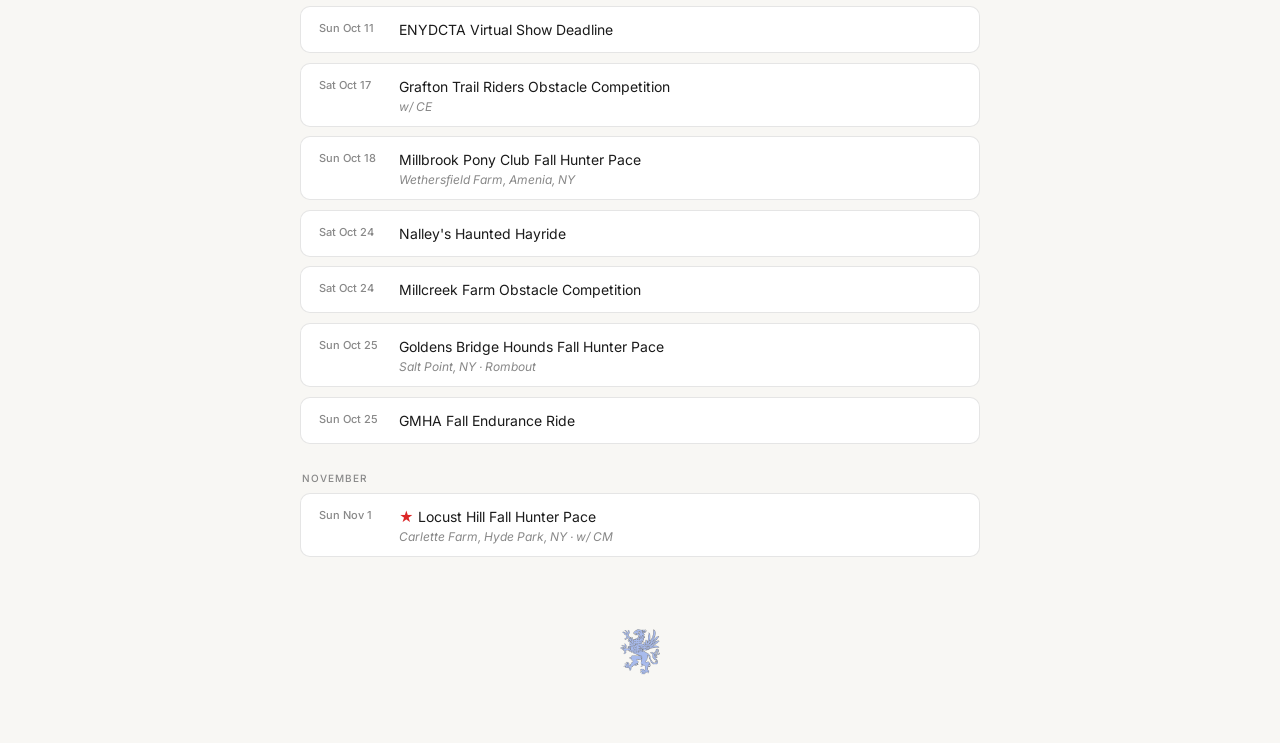
==== commit 5144bd0e: "Update 2026 fall schedule and remove past events Add new fall events, remove events already past, an" ====
--- a/2026/index.html
+++ b/2026/index.html
@@ -195,21 +195,6 @@
   </div>
 
   <div class="event">
-    <div class="event-date">Sun Jun 14</div>
-    <div>
-      <div class="event-name">Landsmankill Trail Association Spring Trail Ride</div>
-    </div>
-  </div>
-
-  <div class="event">
-    <div class="event-date">Sun Jun 14</div>
-    <div>
-      <div class="event-name">Goldens Bridge Hounds Spring Hunter Pace</div>
-      <div class="event-location">Baxter Road, North Salem, NY</div>
-    </div>
-  </div>
-
-  <div class="event">
     <div class="event-date">Sat Jun 27</div>
     <div>
       <div class="event-name">Millcreek Farm Obstacle Competition</div>
@@ -234,14 +219,6 @@
   <div class="month-label">July</div>
 
   <div class="event">
-    <div class="event-date">Sun Jul 5</div>
-    <div>
-      <div class="event-name">XC Schooling Clinic with Margie Hutchinson</div>
-      <div class="event-location">Larkin Hill Farm · Benefit for Old Chatham Pony Club</div>
-    </div>
-  </div>
-
-  <div class="event">
     <div class="event-date">Sat Jul 11</div>
     <div>
       <div class="event-name"><span class="red-star">★</span>Grafton Trail Riders Obstacle Challenge</div>
@@ -256,50 +233,12 @@
     </div>
   </div>
 
-  <div class="event scheduled">
-    <div class="event-date">Sun Jul 19</div>
-    <div>
-      <div class="event-name">XC Schooling at CS&amp;W Farms <span class="scheduled-tag">Scheduled</span></div>
-      <div class="event-location">1.5–2 hrs · Coached by Darrah Alexander · Dana, Amber &amp; Crystal attending · $100/person</div>
-    </div>
-  </div>
-
-  <div class="event">
-    <div class="event-date">Fri Jul 31</div>
-    <div>
-      <div class="event-name">OCHC Trail Ride Series at Jack's Field</div>
-      <div class="event-location">5:30pm · Valatie, NY</div>
-    </div>
-  </div>
-
   <div class="month-label">August</div>
 
   <div class="event">
-    <div class="event-date">Sun Aug 2</div>
-    <div>
-      <div class="event-name"><span class="red-star">★</span>Larkin Hill Farm Schooling Horse Trials, Dressage and CT Show</div>
-    </div>
-  </div>
-
-  <div class="event">
-    <div class="event-date">Sun Aug 16</div>
-    <div>
-      <div class="event-name">XC Schooling Clinic at Larkin Hill Farm</div>
-    </div>
-  </div>
-
-  <div class="event">
     <div class="event-date">Sat Aug 22</div>
     <div>
       <div class="event-name">Millcreek Farm Obstacle Competition</div>
-    </div>
-  </div>
-
-  <div class="event">
-    <div class="event-date">Sun Aug 23</div>
-    <div>
-      <div class="event-name">OCHC Trail Ride Series at Day Family Farm</div>
-      <div class="event-location">11am · Old Chatham, NY</div>
     </div>
   </div>
 
@@ -314,17 +253,18 @@
   <div class="month-label">September</div>
 
   <div class="event">
-    <div class="event-date">Sun Sep 6</div>
-    <div>
-      <div class="event-name"><span class="red-star">★</span>Larkin Hill Farm Schooling Horse Trials, Dressage and Combined Test schooling show &amp; USEA Young Event Horse (YEH) and Opportunity Event Horse (OEH) Program</div>
-    </div>
-  </div>
-
-  <div class="event">
     <div class="event-date">Sun Sep 13</div>
     <div>
-      <div class="event-name"><span class="red-star">★</span>Old Chatham Hunt Club Fall Hunter Pace</div>
-      <div class="event-location">Good Hope Farm, Malden Bridge, NY</div>
+      <div class="event-name">Old Chatham Hunt Club Fall Hunter Pace</div>
+      <div class="event-location">Good Hope Farm, Malden Bridge, NY · Skipped due to rain</div>
+    </div>
+  </div>
+
+  <div class="event">
+    <div class="event-date">Sat Sep 26</div>
+    <div>
+      <div class="event-name">OCHC Newcomers Day</div>
+      <div class="event-location">7:30am</div>
     </div>
   </div>
 
@@ -354,9 +294,17 @@
   </div>
 
   <div class="event">
+    <div class="event-date">Sun Oct 11</div>
+    <div>
+      <div class="event-name">ENYDCTA Virtual Show Deadline</div>
+    </div>
+  </div>
+
+  <div class="event">
     <div class="event-date">Sat Oct 17</div>
     <div>
-      <div class="event-name">Millcreek Farm Obstacle Competition</div>
+      <div class="event-name">Grafton Trail Riders Obstacle Competition</div>
+      <div class="event-location">w/ CE</div>
     </div>
   </div>
 
@@ -369,10 +317,31 @@
   </div>
 
   <div class="event">
+    <div class="event-date">Sat Oct 24</div>
+    <div>
+      <div class="event-name">Nalley's Haunted Hayride</div>
+    </div>
+  </div>
+
+  <div class="event">
+    <div class="event-date">Sat Oct 24</div>
+    <div>
+      <div class="event-name">Millcreek Farm Obstacle Competition</div>
+    </div>
+  </div>
+
+  <div class="event">
     <div class="event-date">Sun Oct 25</div>
     <div>
       <div class="event-name">Goldens Bridge Hounds Fall Hunter Pace</div>
-      <div class="event-location">Salt Point, NY</div>
+      <div class="event-location">Salt Point, NY · Rombout</div>
+    </div>
+  </div>
+
+  <div class="event">
+    <div class="event-date">Sun Oct 25</div>
+    <div>
+      <div class="event-name">GMHA Fall Endurance Ride</div>
     </div>
   </div>
 
@@ -382,7 +351,7 @@
     <div class="event-date">Sun Nov 1</div>
     <div>
       <div class="event-name"><span class="red-star">★</span>Locust Hill Fall Hunter Pace</div>
-      <div class="event-location">Carlette Farm, Hyde Park, NY</div>
+      <div class="event-location">Carlette Farm, Hyde Park, NY · w/ CM</div>
     </div>
   </div>
 
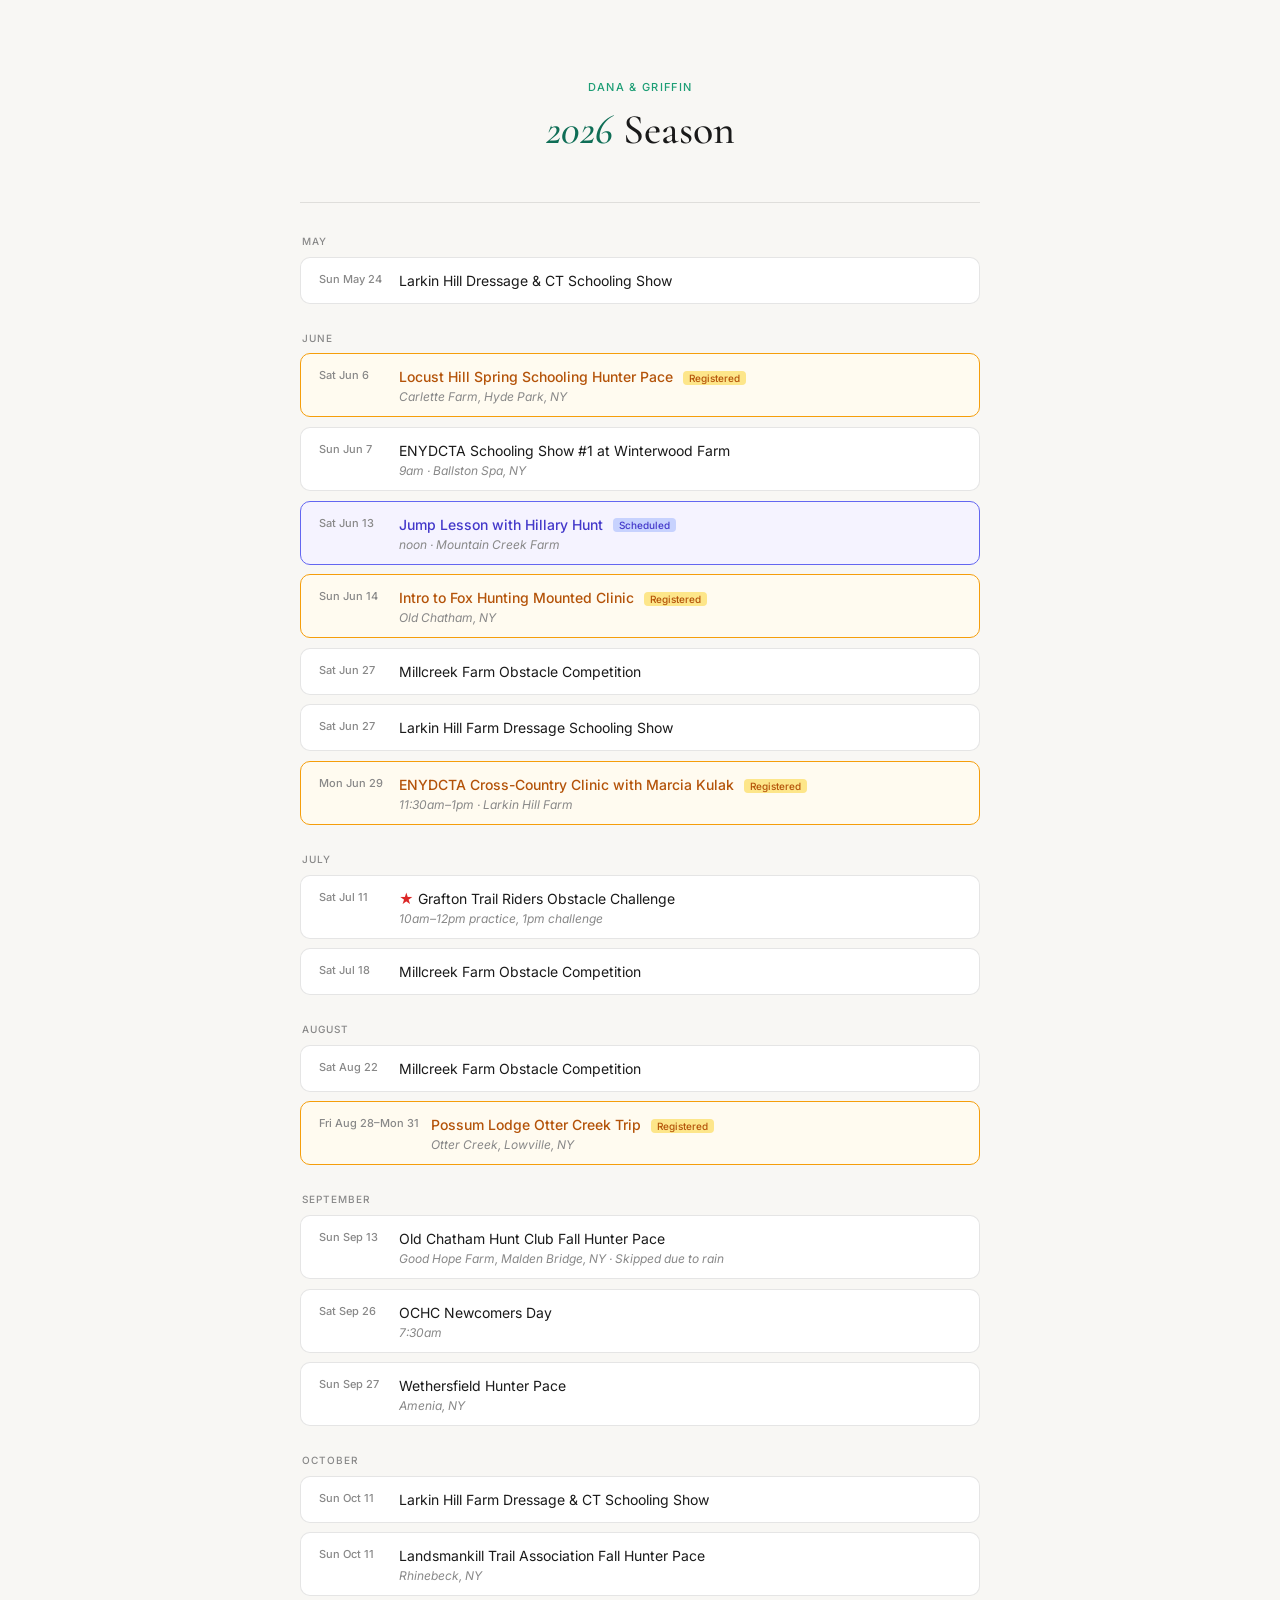
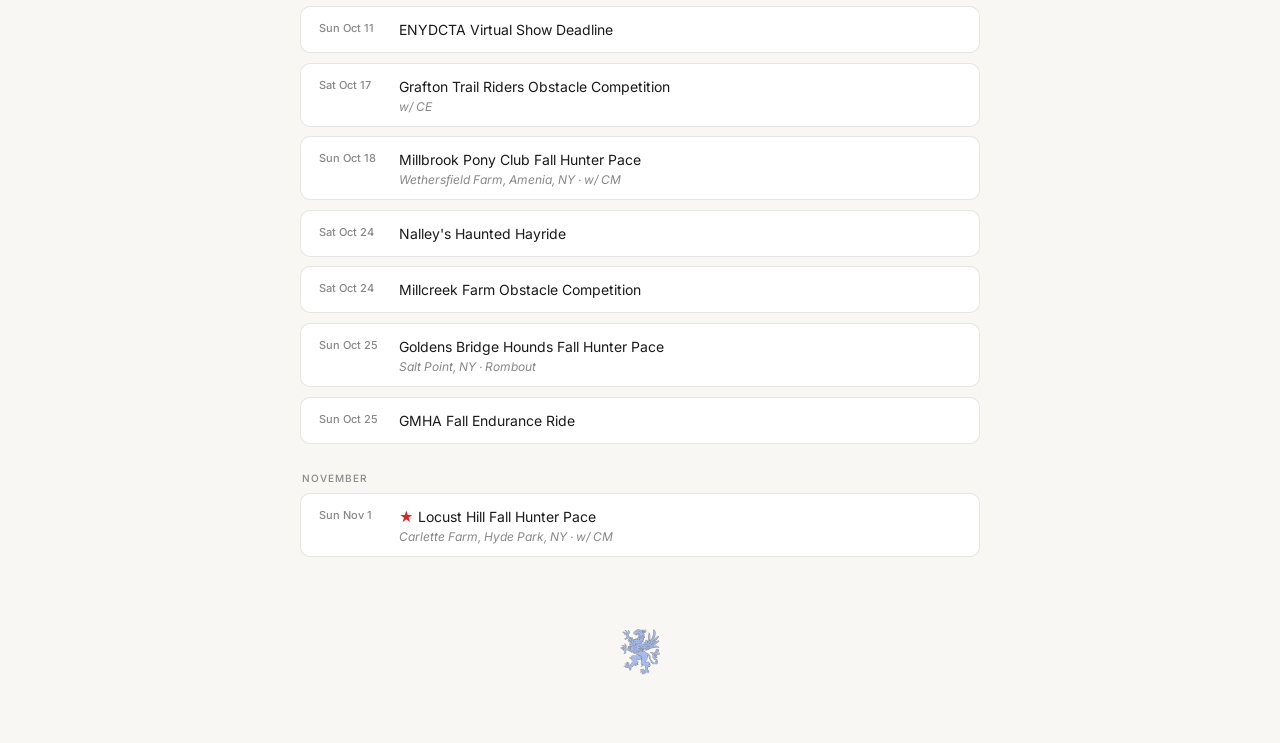
==== commit 4d09579c: "Add w/ CM note to Millbrook hunter pace Co-Authored-By: Claude Sonnet 5 <noreply@anthropic.com>" ====
--- a/2026/index.html
+++ b/2026/index.html
@@ -312,7 +312,7 @@
     <div class="event-date">Sun Oct 18</div>
     <div>
       <div class="event-name">Millbrook Pony Club Fall Hunter Pace</div>
-      <div class="event-location">Wethersfield Farm, Amenia, NY</div>
+      <div class="event-location">Wethersfield Farm, Amenia, NY · w/ CM</div>
     </div>
   </div>
 
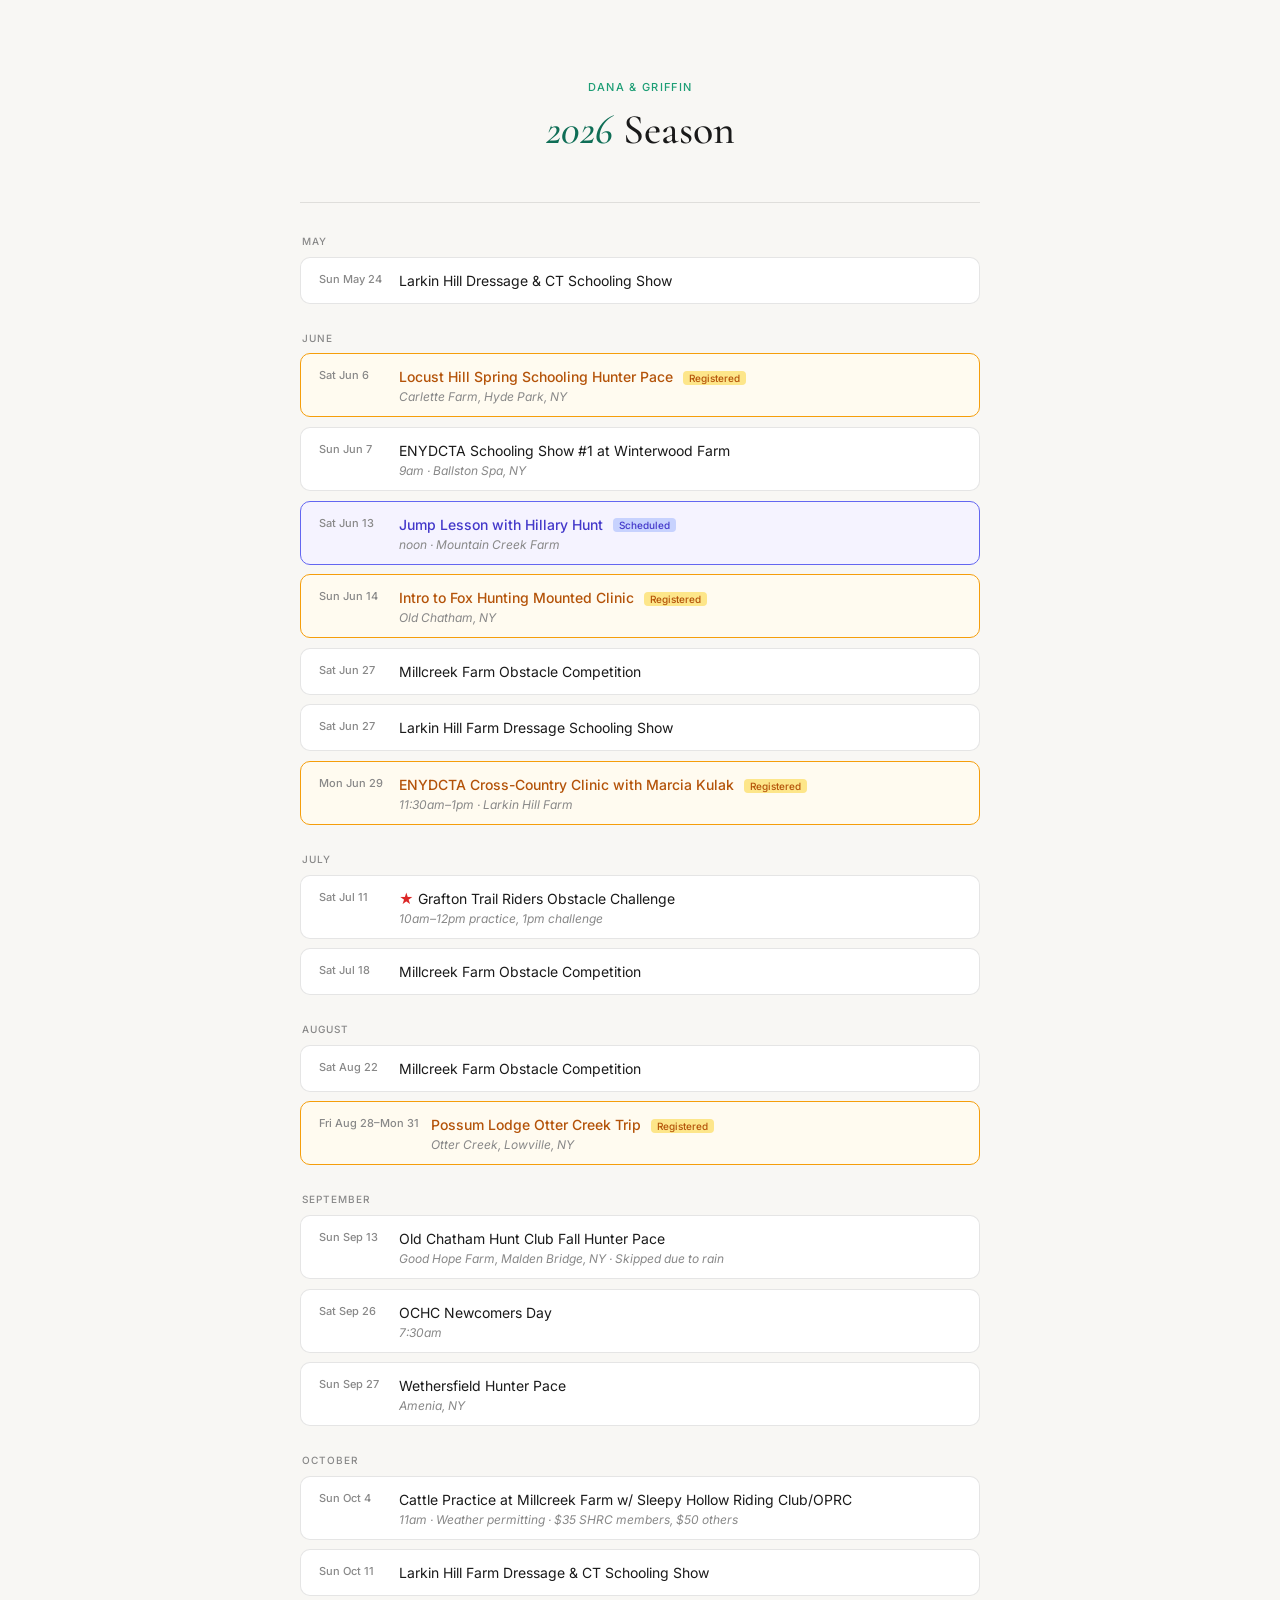
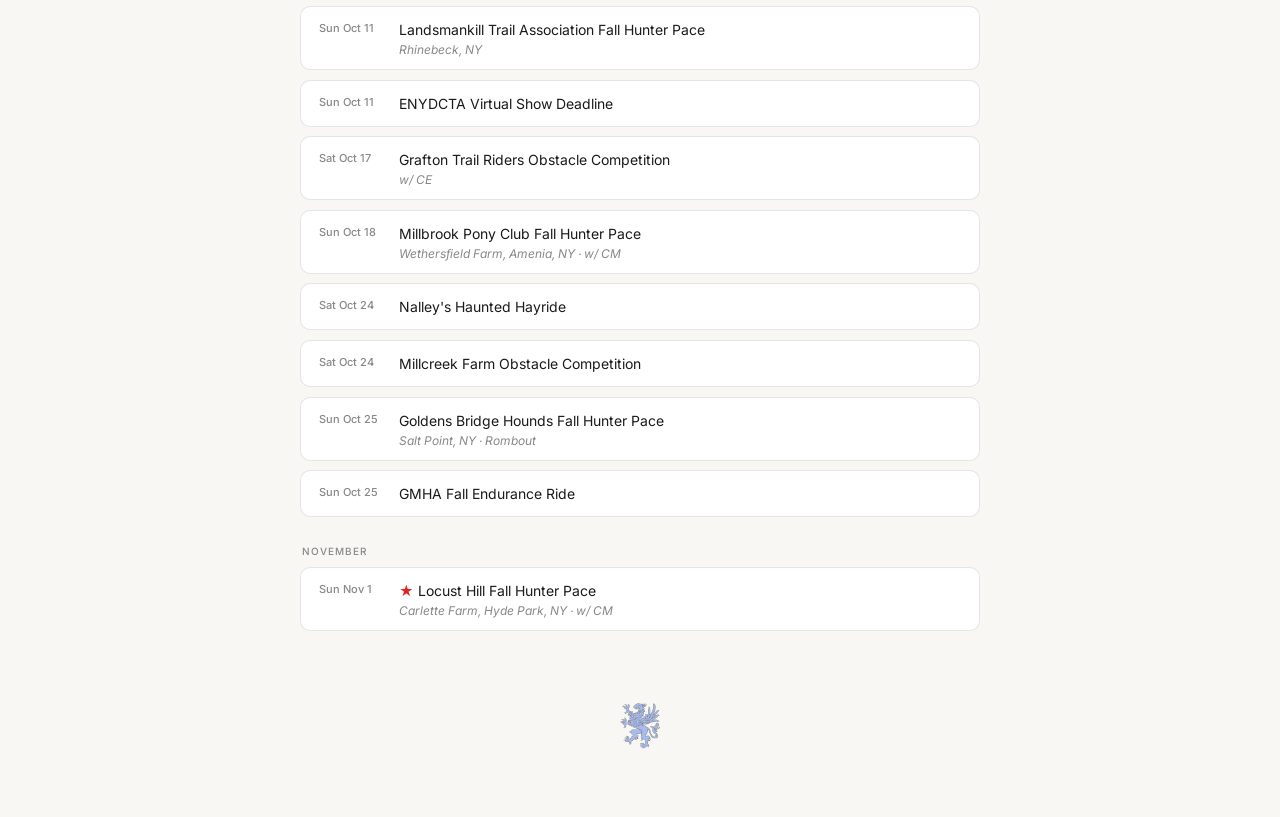
==== commit 41fa350d: "Add Millcreek Farm cattle practice to 2026 schedule Co-Authored-By: Claude Sonnet 5 <noreply@anthrop" ====
--- a/2026/index.html
+++ b/2026/index.html
@@ -279,6 +279,14 @@
   <div class="month-label">October</div>
 
   <div class="event">
+    <div class="event-date">Sun Oct 4</div>
+    <div>
+      <div class="event-name">Cattle Practice at Millcreek Farm w/ Sleepy Hollow Riding Club/OPRC</div>
+      <div class="event-location">11am · Weather permitting · $35 SHRC members, $50 others</div>
+    </div>
+  </div>
+
+  <div class="event">
     <div class="event-date">Sun Oct 11</div>
     <div>
       <div class="event-name">Larkin Hill Farm Dressage &amp; CT Schooling Show</div>
